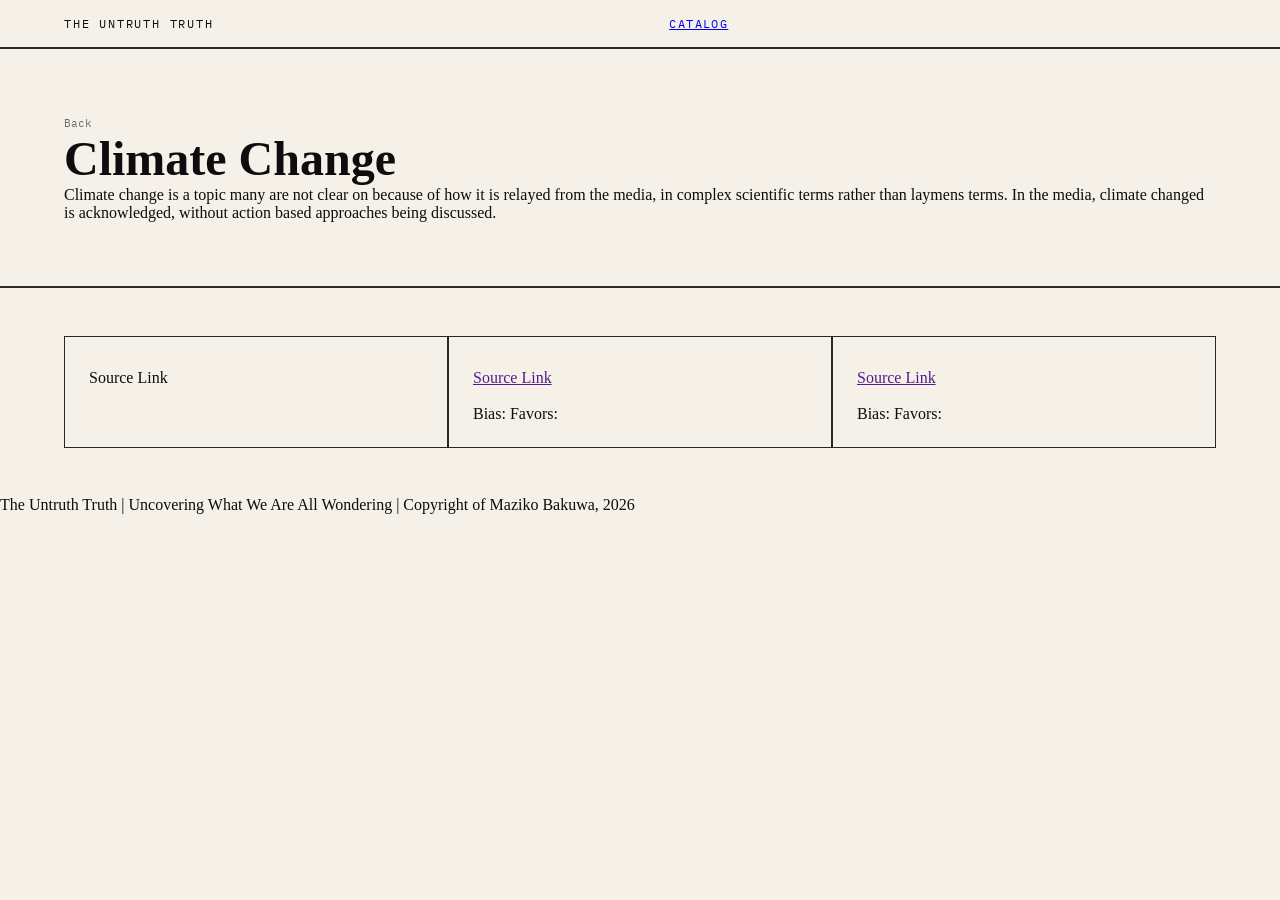
==== climate.html @ 52e4f461 "Add content to climate section Added title and introductory paragraph about climate change." ====
<!doctype html>
<html lang="en">
<head>
	<meta charset="utf-8">
	<meta name="viewport" content="width=device-width, initial-scale=1.0">
	<title>The Untruth Truth</title>
	<link rel="stylesheet" href="styles.css">
  <style>
    @import url('https://fonts.googleapis.com/css2?family=IBM+Plex+Mono:ital,wght@0,100;0,200;0,300;0,400;0,500;0,600;0,700;1,100;1,200;1,300;1,400;1,500;1,600;1,700&display=swap');
  </style>
</head>

<body>
	<nav>
	 <a class="wordmark" href="index.html">The Untruth Truth</a>
	   <ul>
      		<li><a href="#collections">Catalog<a/></li>
		</ul>
	</nav>

	<section class="collection-hero">
		<a class="back" href="index.html">Back</a>
		<h1>Climate Change</h1>
		<p> Climate change is a topic many are not clear on because of how it is relayed from the media, in complex scientific terms rather than laymens terms. In the media, climate changed is acknowledged, without action based approaches being discussed.</p>
	</section>	

	<section class="articles">

		<div class="article">
			<h3></h3>
			<p> 
				<a href">Source Link</a> 
				<br>
			</p>
		</div>

		<div class="article">
			<h3> </h3>
			<p> 
				<a href="">Source Link</a>
				<br> 
				<br> Bias:  Favors: 
			</p>
		</div>

		<div class="article">
			<h3></h3>
			<p>
				<a href="">Source Link</a>
				<br> 
				<br> Bias:  Favors: 
			</p>	
		</div>
	</section>

	<footer>
    The Untruth Truth | Uncovering What We Are All Wondering | Copyright of Maziko Bakuwa, 2026
	</footer>
</body>
---- styles.css ----
.ibm-plex-mono-regular {
  font-family: "IBM Plex Mono", monospace;
  font-weight: 400;
  font-style: normal;
}

:root {
  --ink:#0d0d0d;
  --paper:#f5f0e8;
  --red:#c0392b;
  --gray:#6b6b6b;
  --border:#2a2a2a; 
}

* {
  margin: 0;
  padding: 0;
  box-sizing: border-box;
}

body {
  background: var(--paper);
  color: var(--ink);
  font-family: 'Source Serif 4', serif;
}

nav {
  border-bottom: 2px solid var(--border);
  padding: 1rem 5vw;
  display: flex;
  justify-content: space-between;
  align-items: center;
}

.wordmark {
    font-family: "IBM Plex Mono", monospace;
    font-size: 0.75rem;
    letter-spacing: 0.15em;
    text-transform: uppercase;
    text-decoration: none;
    color: var(--ink);
  }

nav ul {
    display: flex;
    list-style: none;
    gap: 2rem;
}

nav ul {
    font-family: "IBM Plex Mono", monospace;
    font-size: 0.75rem;
    letter-spacing: 0.12em;
    text-transform: uppercase;
    text-decoration: none;
    color: var(--gray);
}

nav ul a:hover {
  color: var(--red);
}

.hero {
  padding: 6vw 5vw;
  border-bottom: 2px solid var(--border);
}

.hero h1 {
    font-family: 'Playfair Display', serif;
    font-size: clamp(2.5rem,6vw,5rem);
    line-height: 1.05;
  }

.hero em {
    color: var(--red);
}

.hero p {
    margin-top: 1.5rem;
    max-width: 500px;
    color: var(--gray);
    line-height: 1.7;
}

.collections {
  padding: 5vw;
}

.grid {
  display: grid;
  grid-template-columns: repeat(3, 1fr);
  border: 1px solid var(--border);
}

.card {
  padding: 2rem;
  border-right: 1px solid var(--border);
  border-bottom: 1px solid var(--border);
  text-decoration: none;
  color: inherit;
  transition: 0.2s;
}

.card:hover {
  background: var(--ink);
  color: var(--paper);
}

.card tag {
  font-family: "IBM Plex Mono";
  font-size: 0.6rem;
  letter-spacing: 0.2rem;
  color: var(--gray);
}

.card title {
  font-family: 'Playfair Display', serif;  
  font-size: 1.3rem;
  margin: 1rem 0;
}

.card-desc {
  font-size: 0.9rem;
  color: var(--gray);
}

.collection-hero {
  padding: 5vw;
  border-bottom: 2px solid var(--border);
}

.collection-hero h1 {
  font-family: 'Playfair Display', serif;  
  font-size: 3rem;
}  

.back {
  font-family: "IBM Plex Mono";
  font-size: 0.7rem;
  text-decoration: none;
  color: var(--gray);
}

.back:hover {
  color: var(--red);
}

.articles {
  padding: 3rem 5vw;
  display: grid;
  grid-template-columns: repeat(3, 1fr);
}

.article {
  border: 1px solid var(--border);
  padding: 1.5rem;
}

.article h3 {
  font-family: 'Playfair Display', serif;
  font-size: 1rem;
  margin-bottom: 0.5rem;
}

.footer {
  border-bottom: 2px solid var(--border);
  padding: 3rem;
  text-align: center;
  font-family: "IBM Plex Mono";
  font-size: 0.7rem;
}
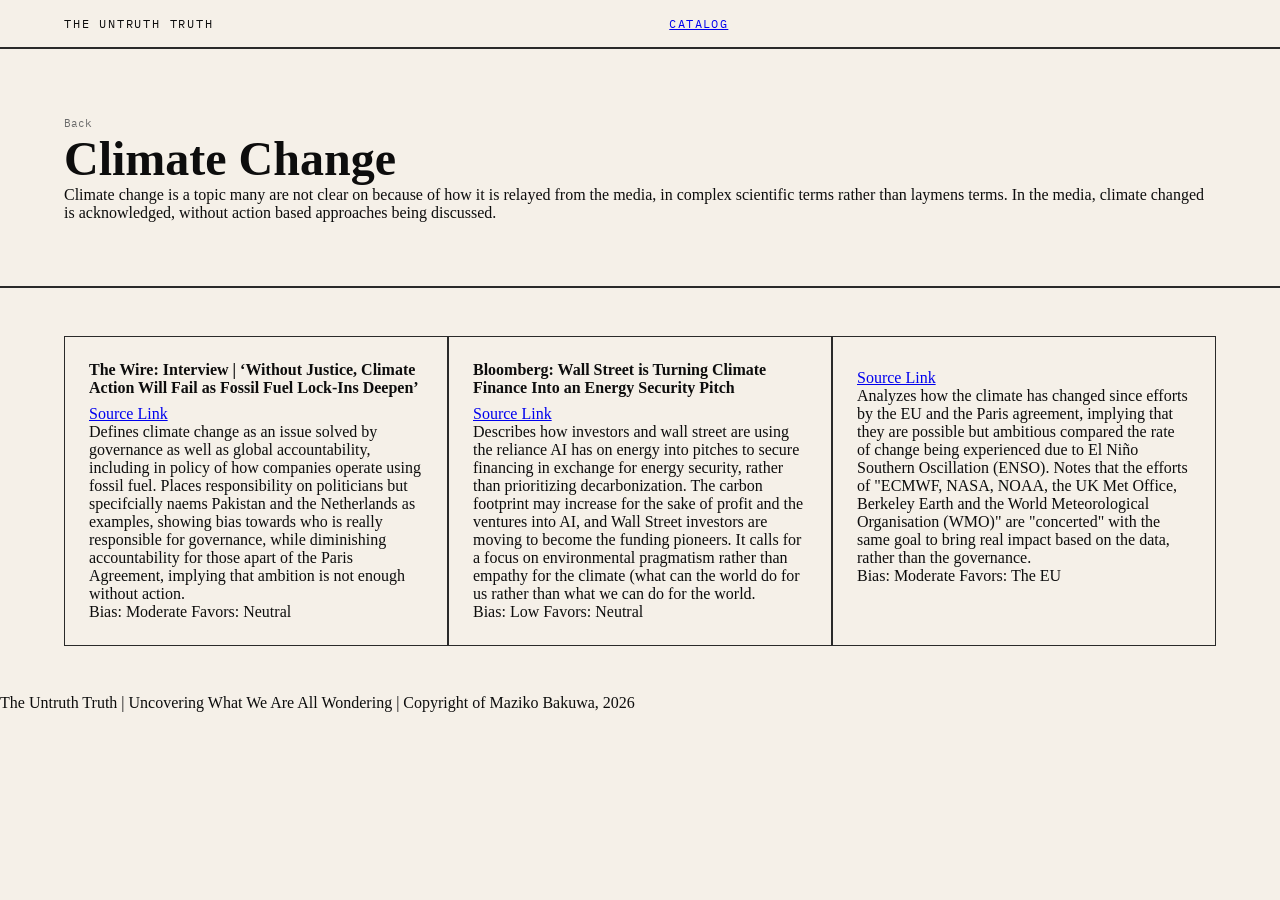
==== commit 28ad36b2: "Update climate.html with article titles and links Added article titles and updated source links with" ====
--- a/climate.html
+++ b/climate.html
@@ -27,28 +27,29 @@
 	<section class="articles">
 
 		<div class="article">
-			<h3></h3>
+			<h3> The Wire: Interview | ‘Without Justice, Climate Action Will Fail as Fossil Fuel Lock-Ins Deepen’</h3>
 			<p> 
-				<a href">Source Link</a> 
-				<br>
+				<a href="https://thewire.in/environment/interview-without-justice-climate-action-will-fail-as-fossil-fuel-lock-ins-deepen">Source Link</a> 
+				<br> Defines climate change as an issue solved by governance as well as global accountability, including in policy of how companies operate using fossil fuel. Places responsibility on politicians but specifcially naems Pakistan and the Netherlands as examples, showing bias towards who is really responsible for governance, while diminishing accountability for those apart of the Paris Agreement, implying that ambition is not enough without action.
+				<br> Bias: Moderate Favors: Neutral
 			</p>
 		</div>
 
 		<div class="article">
-			<h3> </h3>
+			<h3>Bloomberg: Wall Street is Turning Climate Finance Into an Energy Security Pitch</h3>
 			<p> 
-				<a href="">Source Link</a>
-				<br> 
-				<br> Bias:  Favors: 
+				<a href="https://www.bloomberg.com/news/articles/2025-09-25/wall-street-is-turning-climate-finance-into-an-energy-security-pitch?embedded-checkout=true">Source Link</a>
+				<br> Describes how investors and wall street are using the reliance AI has on energy into pitches to secure financing in exchange for energy security, rather than prioritizing decarbonization. The carbon footprint may increase for the sake of profit and the ventures into AI, and Wall Street investors are moving to become the funding pioneers. It calls for a focus on environmental pragmatism rather than empathy for the climate (what can the world do for us rather than what we can do for the world. 
+				<br> Bias: Low  Favors: Neutral
 			</p>
 		</div>
 
 		<div class="article">
 			<h3></h3>
 			<p>
-				<a href="">Source Link</a>
-				<br> 
-				<br> Bias:  Favors: 
+				<a href="https://climate.copernicus.eu/copernicus-2024-first-year-exceed-15degc-above-pre-industrial-level">Source Link</a>
+				<br> Analyzes how the climate has changed since efforts by the EU and the Paris agreement, implying that they are possible but ambitious compared the rate of change being experienced due to  El Niño Southern Oscillation (ENSO). Notes that the efforts of "ECMWF, NASA, NOAA, the UK Met Office, Berkeley Earth and the World Meteorological Organisation (WMO)" are "concerted" with the same goal to bring real impact based on the data, rather than the governance. 
+				<br> Bias: Moderate  Favors: The EU
 			</p>	
 		</div>
 	</section>
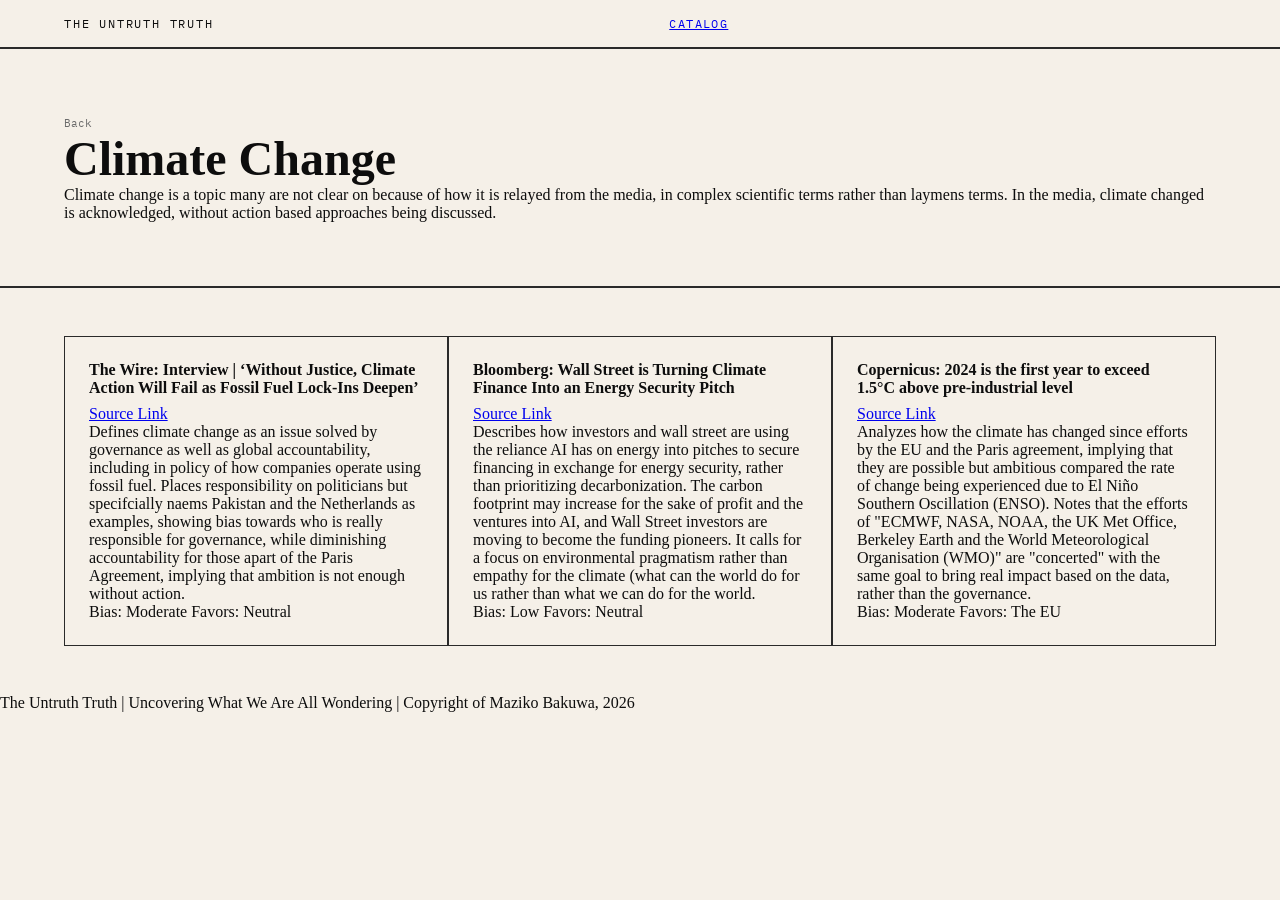
==== commit 7b2876b7: "Add headline about Copernicus climate report" ====
--- a/climate.html
+++ b/climate.html
@@ -45,7 +45,7 @@
 		</div>
 
 		<div class="article">
-			<h3></h3>
+			<h3>Copernicus: 2024 is the first year to exceed 1.5°C above pre-industrial level</h3>
 			<p>
 				<a href="https://climate.copernicus.eu/copernicus-2024-first-year-exceed-15degc-above-pre-industrial-level">Source Link</a>
 				<br> Analyzes how the climate has changed since efforts by the EU and the Paris agreement, implying that they are possible but ambitious compared the rate of change being experienced due to  El Niño Southern Oscillation (ENSO). Notes that the efforts of "ECMWF, NASA, NOAA, the UK Met Office, Berkeley Earth and the World Meteorological Organisation (WMO)" are "concerted" with the same goal to bring real impact based on the data, rather than the governance. 
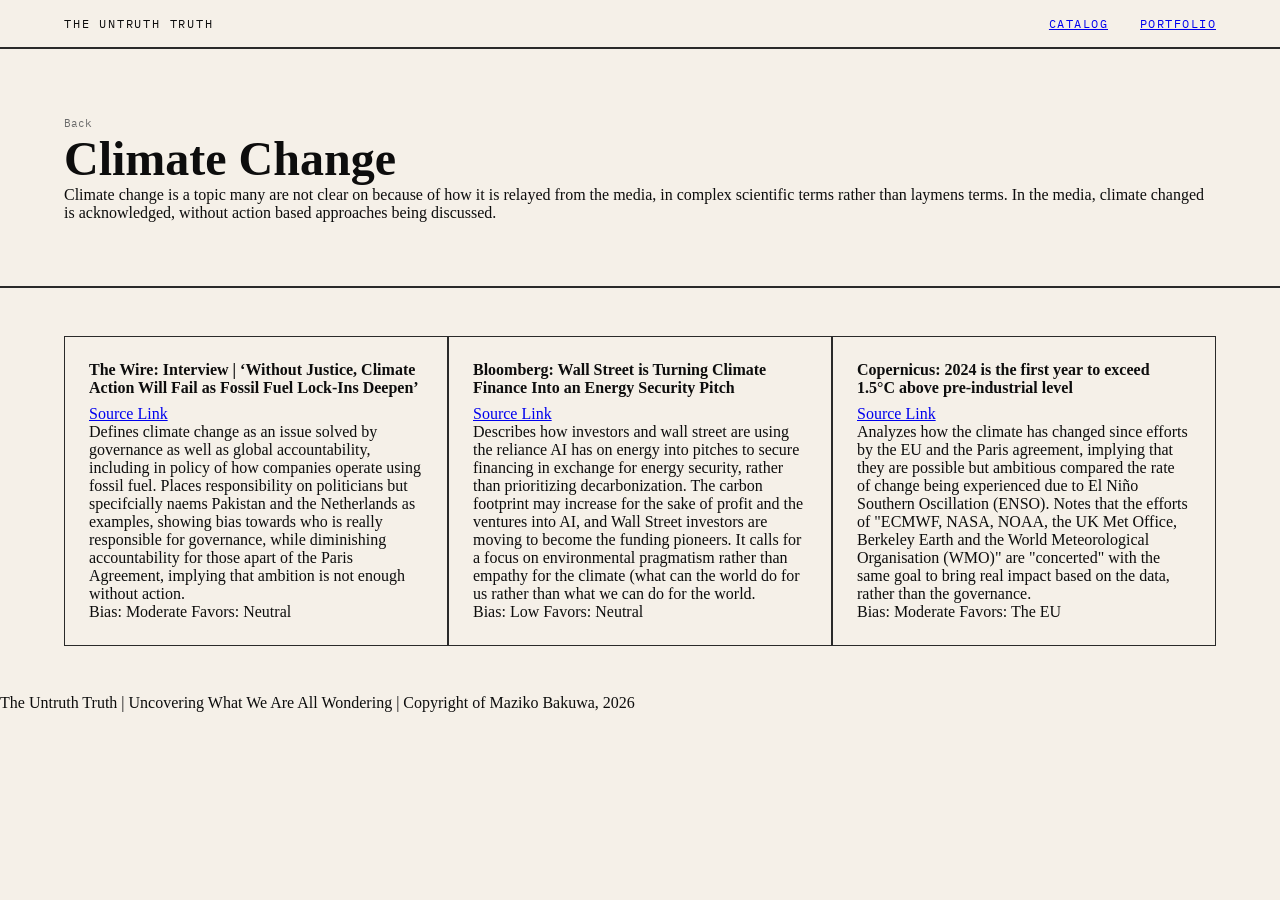
==== commit c22f3a84: "Fix closing tag for Catalog link in climate.html" ====
--- a/climate.html
+++ b/climate.html
@@ -14,7 +14,8 @@
 	<nav>
 	 <a class="wordmark" href="index.html">The Untruth Truth</a>
 	   <ul>
-      		<li><a href="#collections">Catalog<a/></li>
+      		<li><a href="#collections">Catalog</a></li>
+		    <li><a href="portfolio.html">Portfolio</a></li>
 		</ul>
 	</nav>
 
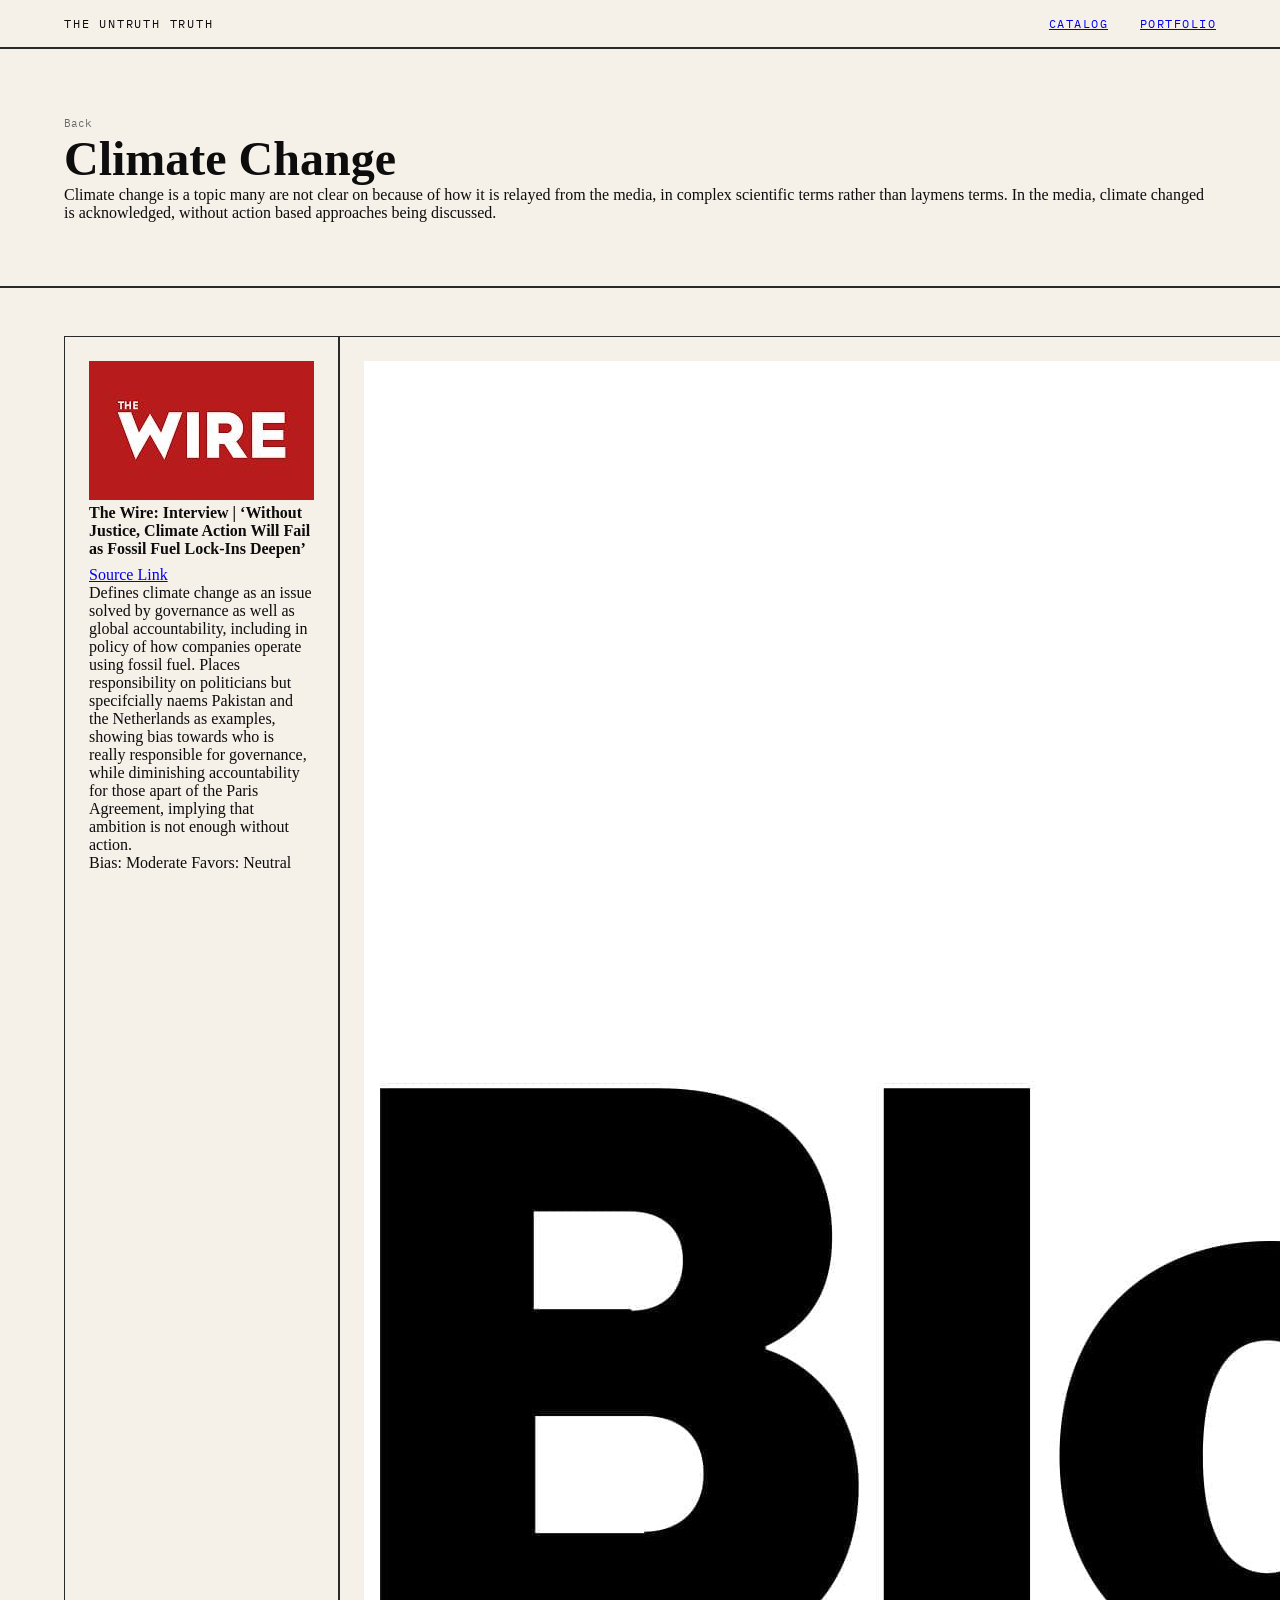
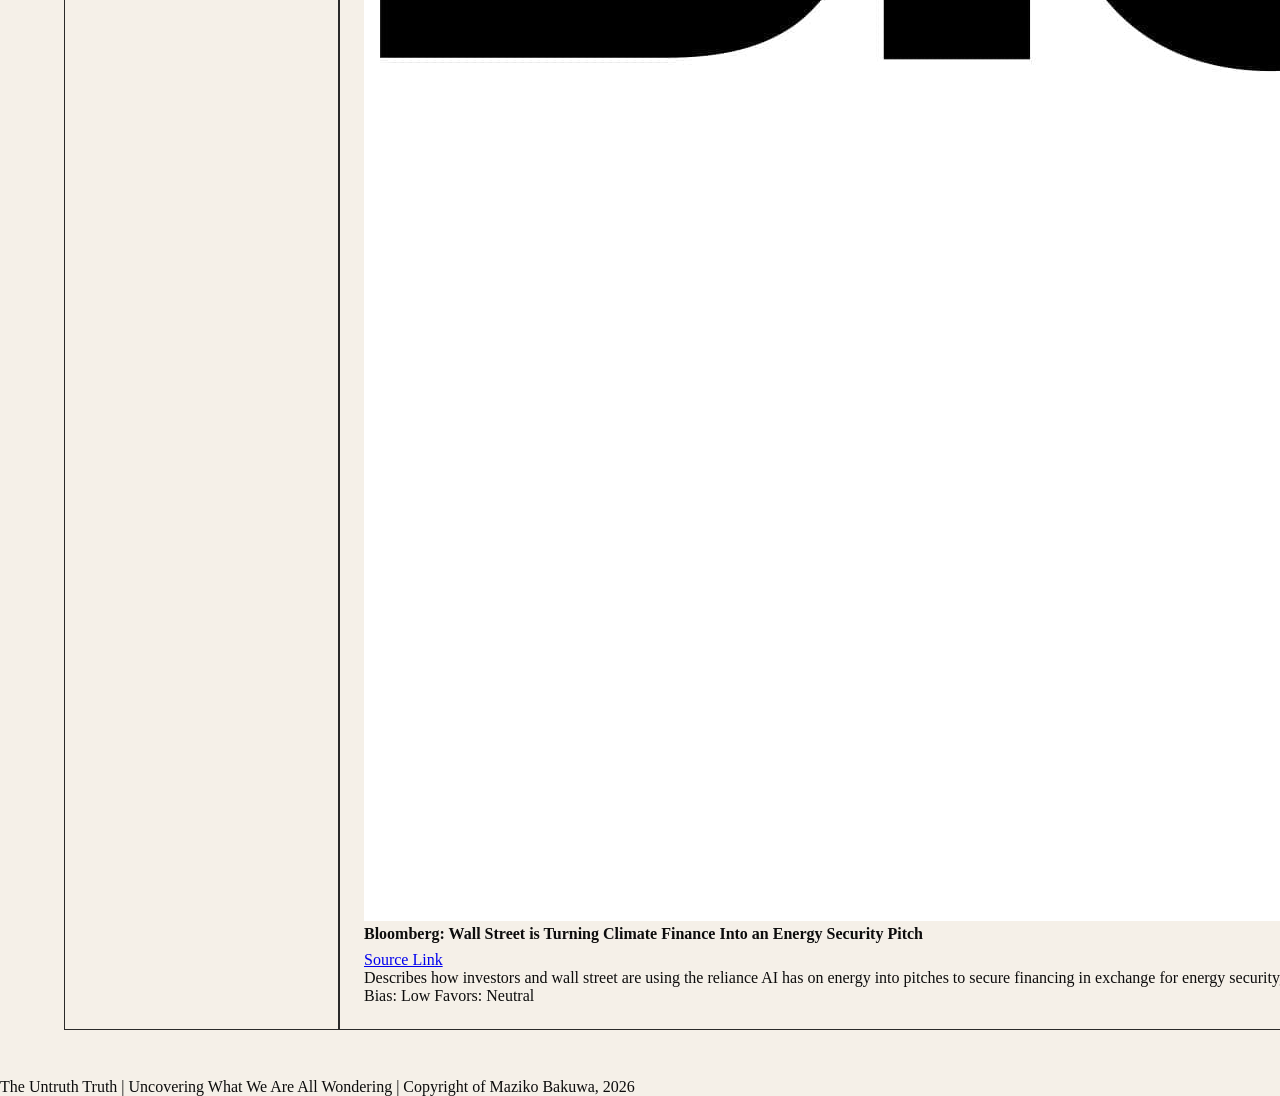
==== commit 36353472: "Add articles and images related to climate change" ====
--- a/climate.html
+++ b/climate.html
@@ -28,6 +28,7 @@
 	<section class="articles">
 
 		<div class="article">
+			<img src="thewire.jpg" alt="The Wire logo">
 			<h3> The Wire: Interview | ‘Without Justice, Climate Action Will Fail as Fossil Fuel Lock-Ins Deepen’</h3>
 			<p> 
 				<a href="https://thewire.in/environment/interview-without-justice-climate-action-will-fail-as-fossil-fuel-lock-ins-deepen">Source Link</a> 
@@ -37,6 +38,7 @@
 		</div>
 
 		<div class="article">
+			<img src="Bloomberg-Logo.jpg" alt="Bloomberg Logo">
 			<h3>Bloomberg: Wall Street is Turning Climate Finance Into an Energy Security Pitch</h3>
 			<p> 
 				<a href="https://www.bloomberg.com/news/articles/2025-09-25/wall-street-is-turning-climate-finance-into-an-energy-security-pitch?embedded-checkout=true">Source Link</a>
@@ -46,6 +48,7 @@
 		</div>
 
 		<div class="article">
+			<img src="Copernicus_logo.jpg" alt="Copernicus logo">
 			<h3>Copernicus: 2024 is the first year to exceed 1.5°C above pre-industrial level</h3>
 			<p>
 				<a href="https://climate.copernicus.eu/copernicus-2024-first-year-exceed-15degc-above-pre-industrial-level">Source Link</a>
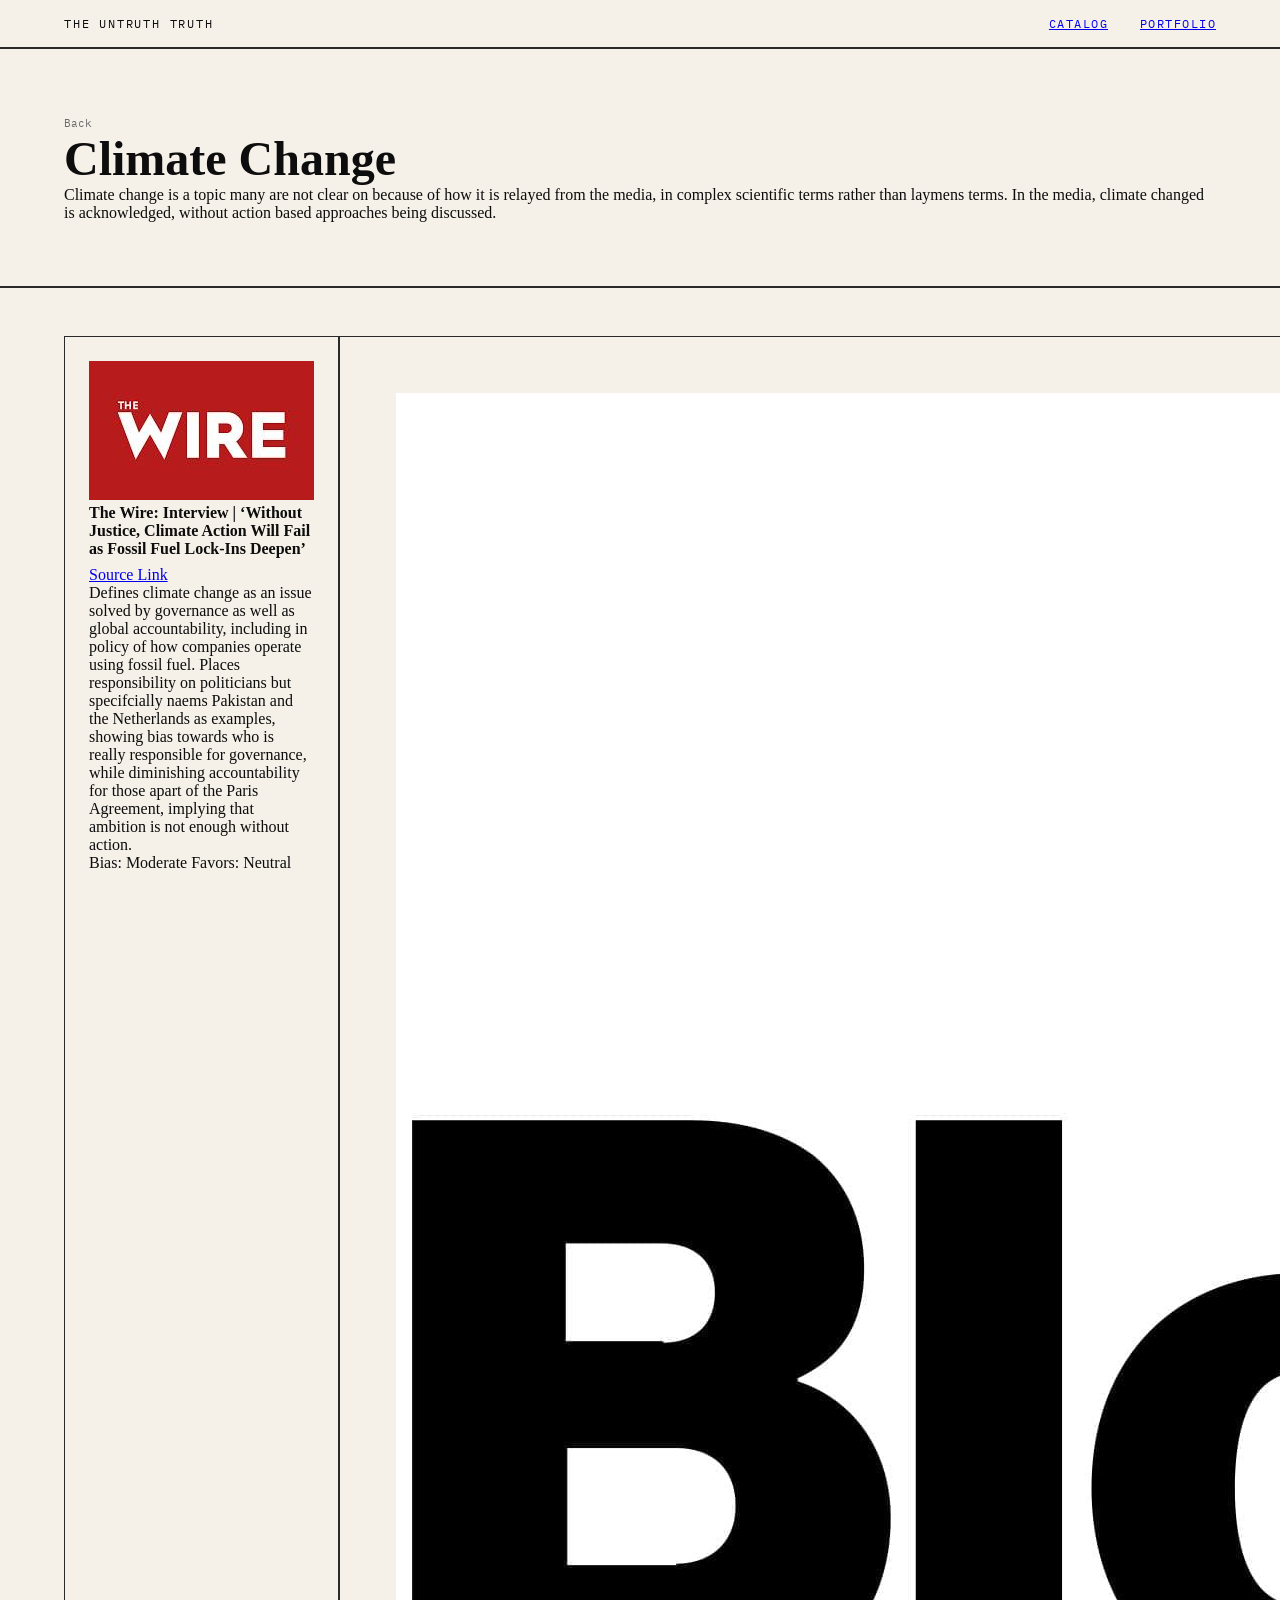
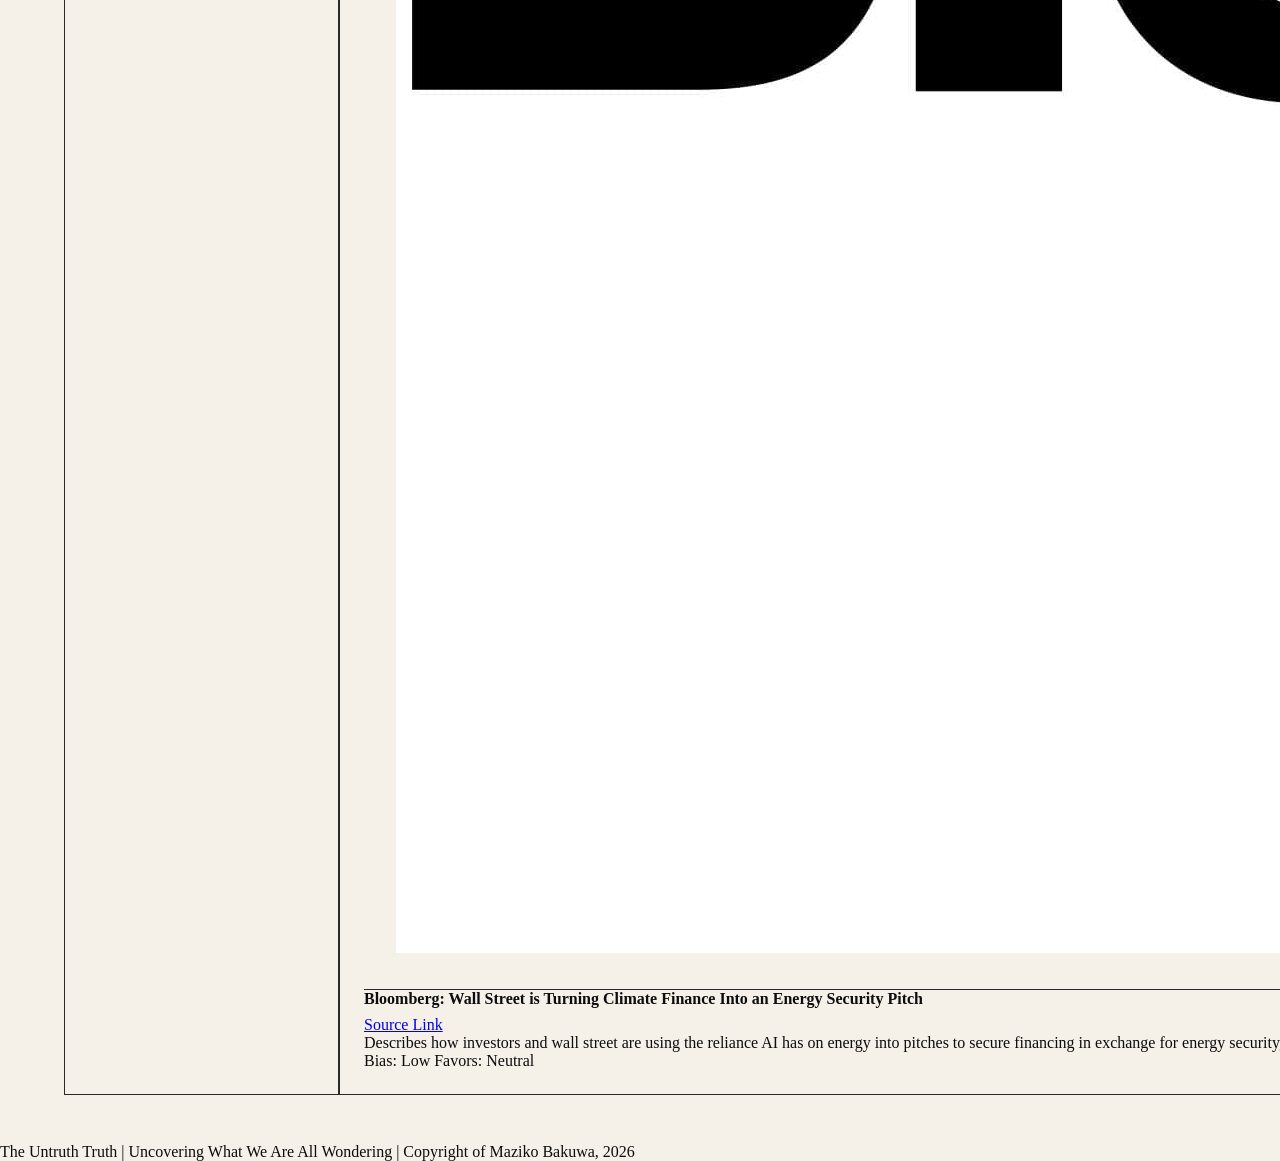
==== commit ce71cb3d: "Refactor image tags into card divs in climate.html" ====
--- a/climate.html
+++ b/climate.html
@@ -38,7 +38,9 @@
 		</div>
 
 		<div class="article">
-			<img src="Bloomberg-Logo.jpg" alt="Bloomberg Logo">
+			<div class="card image">
+				<img src="Bloomberg-Logo.jpg" alt="Bloomberg Logo">
+			</div>
 			<h3>Bloomberg: Wall Street is Turning Climate Finance Into an Energy Security Pitch</h3>
 			<p> 
 				<a href="https://www.bloomberg.com/news/articles/2025-09-25/wall-street-is-turning-climate-finance-into-an-energy-security-pitch?embedded-checkout=true">Source Link</a>
@@ -48,7 +50,9 @@
 		</div>
 
 		<div class="article">
-			<img src="Copernicus_logo.jpg" alt="Copernicus logo">
+			<div class="card image">
+				<img src="Copernicus_logo.jpg" alt="Copernicus logo">
+			</div>
 			<h3>Copernicus: 2024 is the first year to exceed 1.5°C above pre-industrial level</h3>
 			<p>
 				<a href="https://climate.copernicus.eu/copernicus-2024-first-year-exceed-15degc-above-pre-industrial-level">Source Link</a>
--- a/styles.css
+++ b/styles.css
@@ -61,6 +61,13 @@
 }
 
 .hero {
+  background-image: url('hero-newspaper.jpg');
+  background-size: cover;
+  background-position:center;
+  height: 500px;
+  background-repeat: no repeat;
+  position: relative;
+  display: flex;
   padding: 6vw 5vw;
   border-bottom: 2px solid var(--border);
 }
@@ -113,6 +120,11 @@
   color: var(--gray);
 }
 
+.card image {
+  width: 100%;
+  height: 100%;
+  object-fit: contain;
+}
 .card title {
   font-family: 'Playfair Display', serif;  
   font-size: 1.3rem;
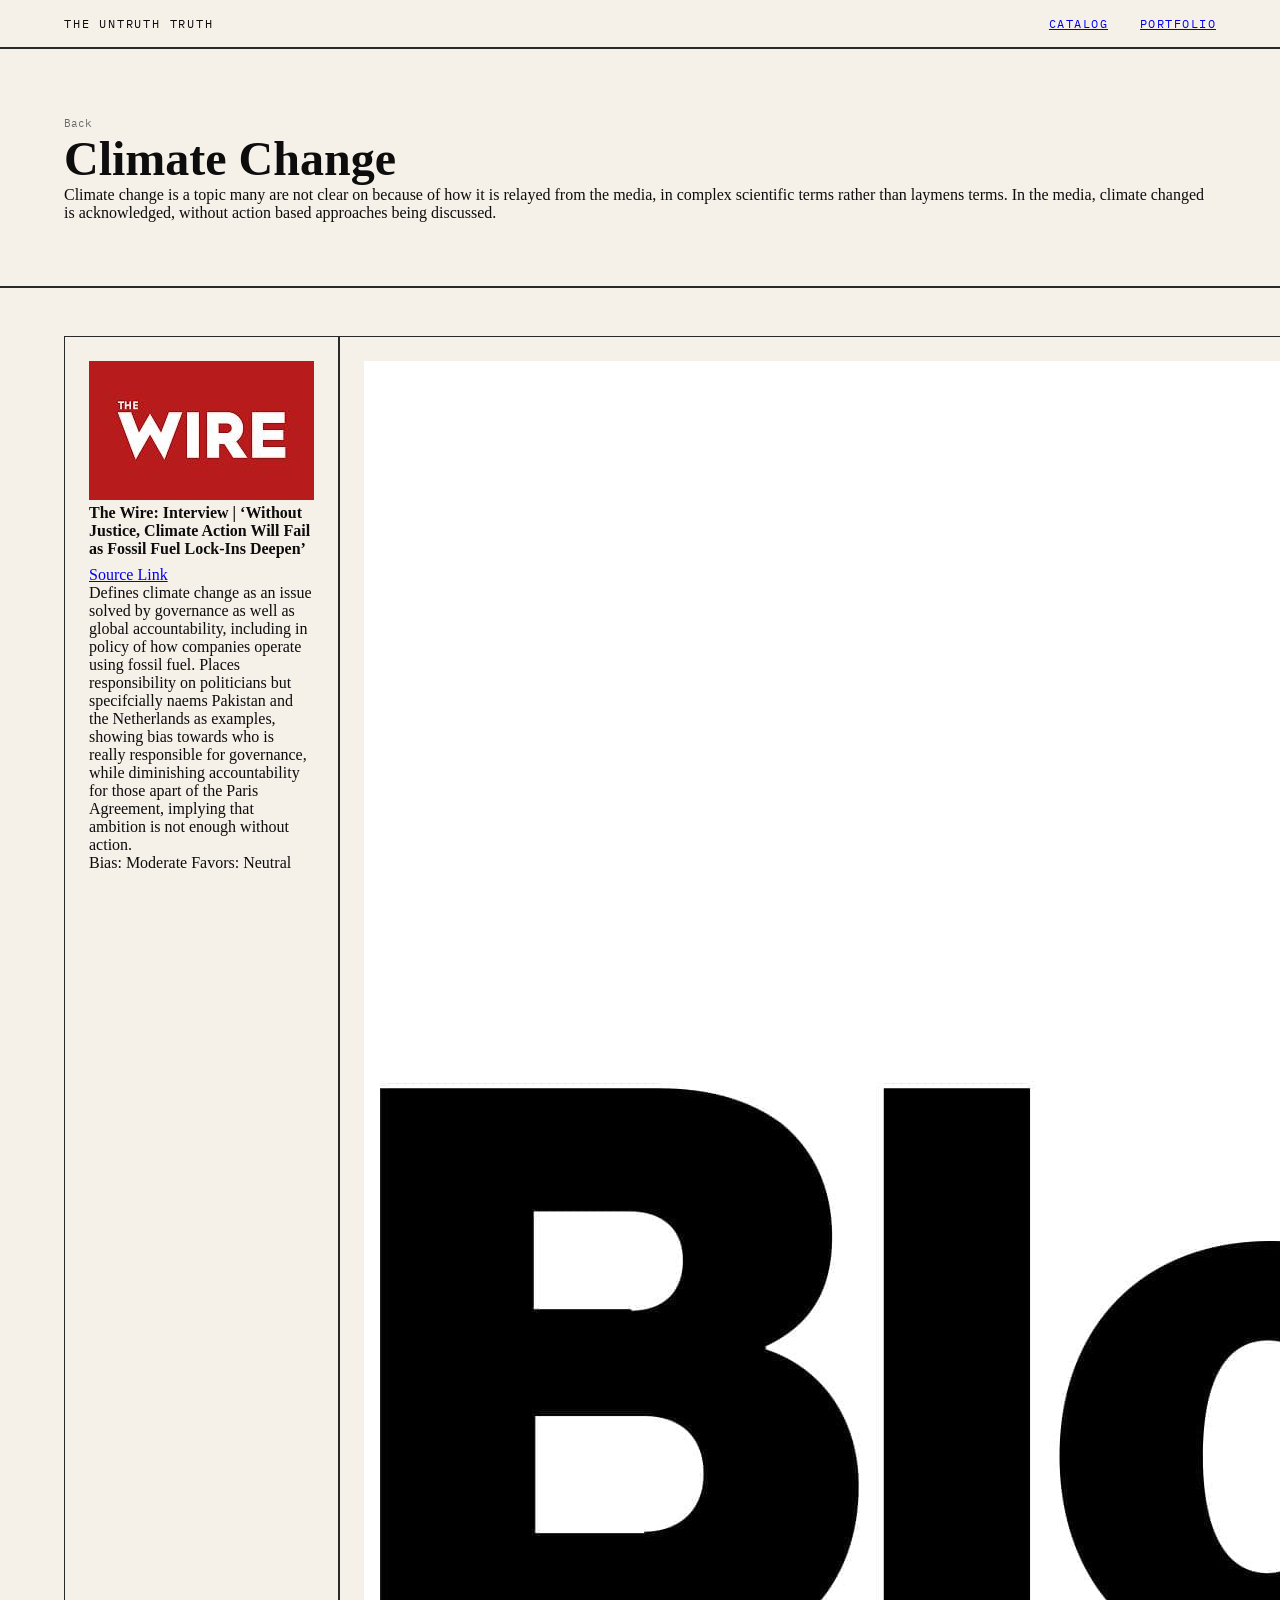
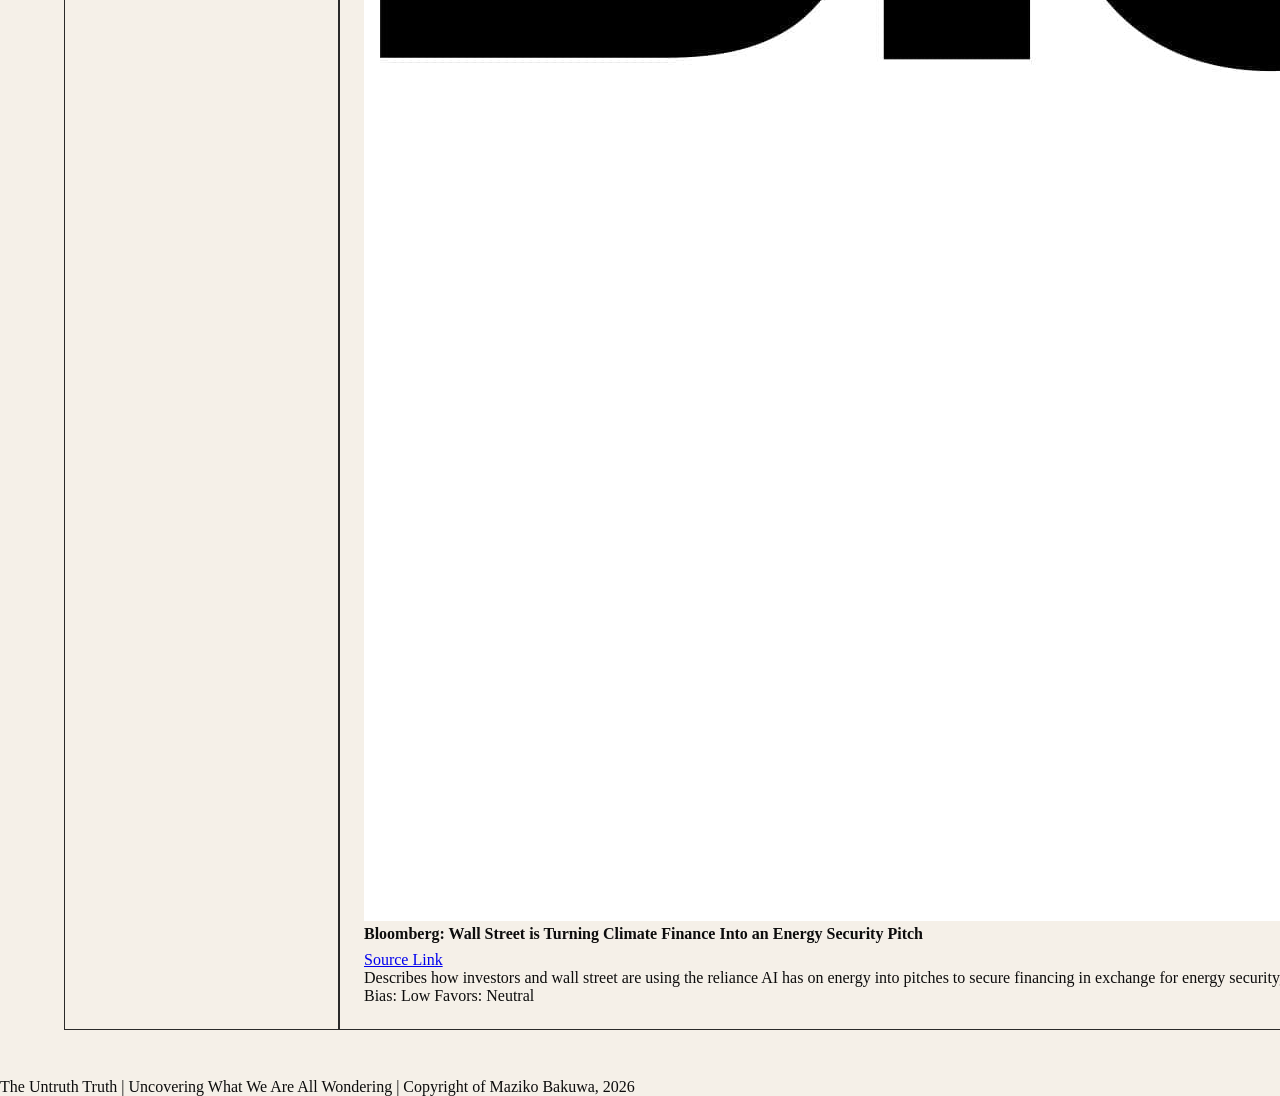
==== commit 8655dd46: "Refactor article structure by removing image cards Removed unnecessary div elements for image cards " ====
--- a/climate.html
+++ b/climate.html
@@ -38,9 +38,7 @@
 		</div>
 
 		<div class="article">
-			<div class="card image">
 				<img src="Bloomberg-Logo.jpg" alt="Bloomberg Logo">
-			</div>
 			<h3>Bloomberg: Wall Street is Turning Climate Finance Into an Energy Security Pitch</h3>
 			<p> 
 				<a href="https://www.bloomberg.com/news/articles/2025-09-25/wall-street-is-turning-climate-finance-into-an-energy-security-pitch?embedded-checkout=true">Source Link</a>
@@ -50,9 +48,7 @@
 		</div>
 
 		<div class="article">
-			<div class="card image">
 				<img src="Copernicus_logo.jpg" alt="Copernicus logo">
-			</div>
 			<h3>Copernicus: 2024 is the first year to exceed 1.5°C above pre-industrial level</h3>
 			<p>
 				<a href="https://climate.copernicus.eu/copernicus-2024-first-year-exceed-15degc-above-pre-industrial-level">Source Link</a>
--- a/styles.css
+++ b/styles.css
@@ -45,9 +45,6 @@
     display: flex;
     list-style: none;
     gap: 2rem;
-}
-
-nav ul {
     font-family: "IBM Plex Mono", monospace;
     font-size: 0.75rem;
     letter-spacing: 0.12em;
@@ -65,7 +62,7 @@
   background-size: cover;
   background-position:center;
   height: 500px;
-  background-repeat: no repeat;
+  background-repeat: no-repeat;
   position: relative;
   display: flex;
   padding: 6vw 5vw;
@@ -95,11 +92,14 @@
 
 .grid {
   display: grid;
-  grid-template-columns: repeat(3, 1fr);
-  border: 1px solid var(--border);
+  grid-template-columns: repeat(auto-fit, minmax(200px,1fr));
+  grid-auto-rows: 1fr;
+  gap: 10px;
 }
 
 .card {
+  display: flex;
+  flex-direction: row;
   padding: 2rem;
   border-right: 1px solid var(--border);
   border-bottom: 1px solid var(--border);
@@ -120,10 +120,13 @@
   color: var(--gray);
 }
 
-.card image {
+.card img {
   width: 100%;
-  height: 100%;
+  aspect-ratio: 4/3;
   object-fit: contain;
+  display: block;
+  background: transparent;
+  padding: 0;
 }
 .card title {
   font-family: 'Playfair Display', serif;  
@@ -160,7 +163,7 @@
 .articles {
   padding: 3rem 5vw;
   display: grid;
-  grid-template-columns: repeat(3, 1fr);
+  grid-template-columns: repeat(3,1fr);
 }
 
 .article {
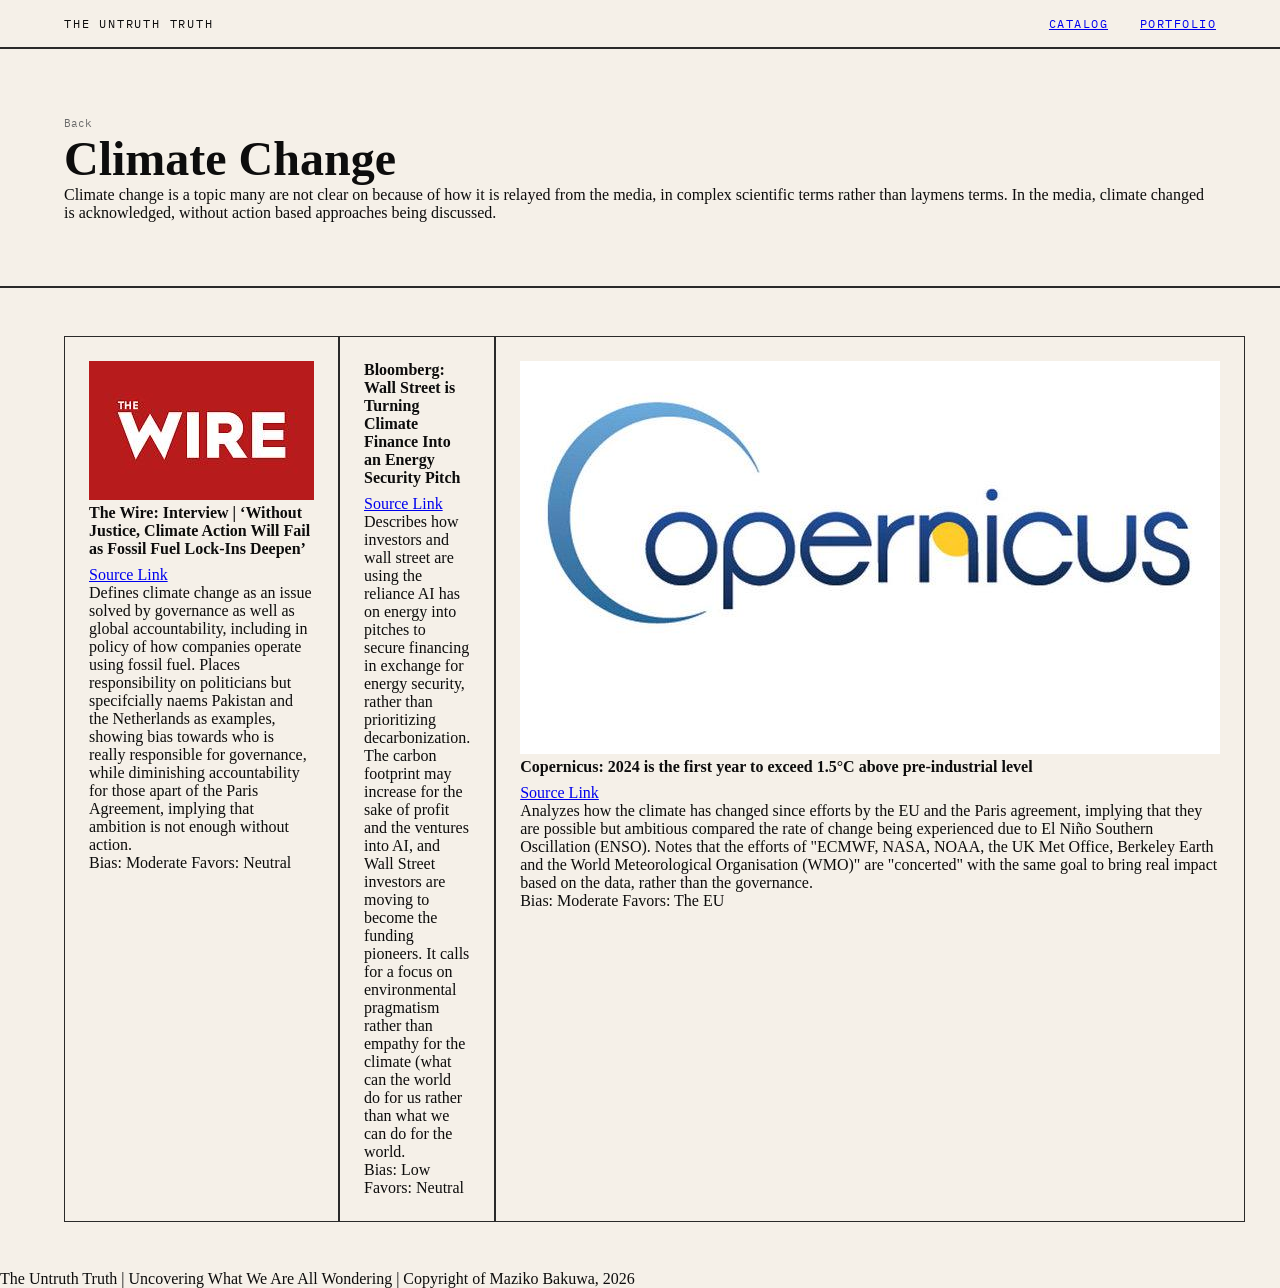
==== commit 168dfda6: "Remove Bloomberg logo from climate article Removed Bloomberg logo image from the article section." ====
--- a/climate.html
+++ b/climate.html
@@ -38,7 +38,6 @@
 		</div>
 
 		<div class="article">
-				<img src="Bloomberg-Logo.jpg" alt="Bloomberg Logo">
 			<h3>Bloomberg: Wall Street is Turning Climate Finance Into an Energy Security Pitch</h3>
 			<p> 
 				<a href="https://www.bloomberg.com/news/articles/2025-09-25/wall-street-is-turning-climate-finance-into-an-energy-security-pitch?embedded-checkout=true">Source Link</a>
